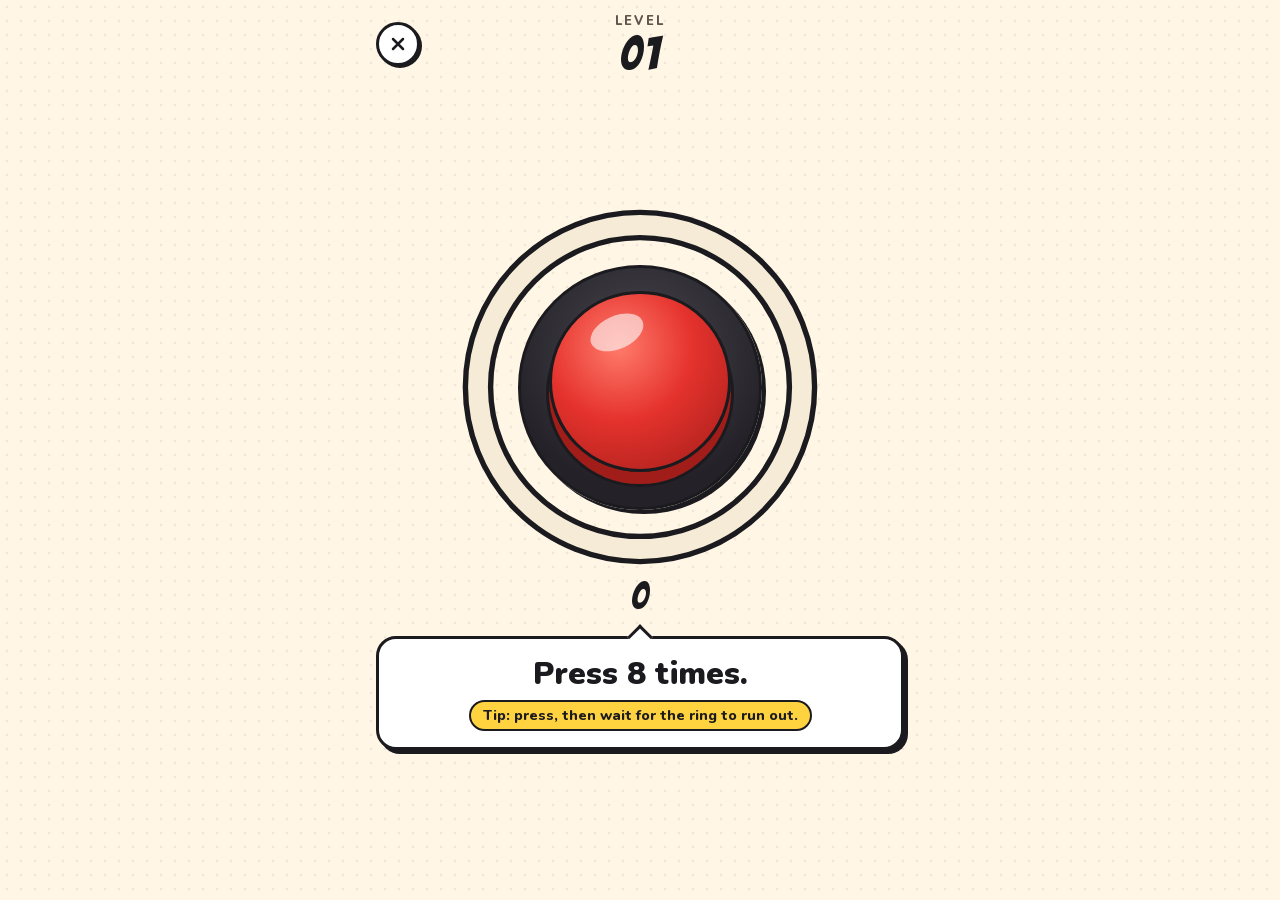
==== game.html @ bde02115 "Pre-release Design validation" ====
<!DOCTYPE html>
<html lang="en">
<head>
  <meta charset="utf-8">
  <meta name="viewport" content="width=device-width, initial-scale=1, viewport-fit=cover">
  <!-- The game page has no content for Google: keep searchers on the landing page -->
  <meta name="robots" content="noindex">
  <title>Play · The Button Game</title>

  <meta name="theme-color" content="#FFF6E5" media="(prefers-color-scheme: light)">
  <meta name="theme-color" content="#1D1B21" media="(prefers-color-scheme: dark)">
  <!-- Temporary icon. The real app icons come in a later phase. -->
  <link rel="icon" href="data:image/svg+xml,%3Csvg xmlns='http://www.w3.org/2000/svg' viewBox='0 0 32 32'%3E%3Ccircle cx='16' cy='16' r='13' fill='%23E5322D' stroke='%231B1B1F' stroke-width='3'/%3E%3C/svg%3E">

  <link rel="stylesheet" href="css/base.css">
  <link rel="stylesheet" href="css/buttons.css">
  <link rel="stylesheet" href="css/game.css">
</head>
<body class="game-page">

  <!-- All words on this page come from js/text.js (the data-text="..." spots). -->

  <!-- ================= GAME SCREEN ================= -->
  <div class="game" id="game">

    <header class="game__top">
      <button type="button" class="icon-button" id="quit-button" data-aria-text="quitButtonLabel">
        <svg viewBox="0 0 24 24" aria-hidden="true"><path d="M6 6l12 12M18 6L6 18" fill="none" stroke="currentColor" stroke-width="3" stroke-linecap="round"/></svg>
      </button>
      <div class="level">
        <span class="level__label" data-text="levelLabel"></span>
        <span class="level__number" id="level-number">01</span>
      </div>
      <span class="game__top-spacer" aria-hidden="true"></span>
    </header>

    <div class="machine">
      <!-- The timer ring: it empties as time runs out -->
      <svg class="timer-ring" viewBox="0 0 200 200" aria-hidden="true">
        <circle class="timer-ring__outline" cx="100" cy="100" r="90"/>
        <circle class="timer-ring__track" cx="100" cy="100" r="90"/>
        <circle class="timer-ring__progress" id="timer-progress" cx="100" cy="100" r="90"/>
      </svg>

      <!-- THE button. Same structure as every style in css/buttons.css -->
      <button type="button" class="game-button btn-style--classic" id="game-button" data-aria-text="buttonLabel">
        <span class="game-button__base"></span>
        <span class="game-button__cap"></span>
      </button>

      <!-- Comic burst (POW!, KRAK!) -->
      <div class="burst" id="burst" aria-hidden="true">
        <svg viewBox="0 0 200 200">
          <polygon class="burst-shape" points="100,4 115,36 137,22 141,48 173,42 159,71 180,82 166,100 194,121 159,129 169,155 141,152 140,182 115,164 100,184 85,164 58,186 59,152 32,154 41,129 10,121 34,100 19,81 41,71 26,41 59,48 62,21 85,36"/>
        </svg>
        <span class="burst__text" id="burst-text"></span>
      </div>
    </div>

    <p class="counter" id="press-counter" aria-hidden="true" hidden>0</p>

    <div class="instruction card">
      <p class="instruction__text" id="instruction-text" aria-live="polite"></p>
      <!-- Shown once, on a player's very first game -->
      <p class="instruction__hint" id="instruction-hint" data-text="firstGameHint" hidden></p>
    </div>
  </div>

  <!-- ================= END SCREEN ================= -->
  <section class="end" id="end-screen" aria-labelledby="end-title" hidden>
    <div class="end__inner">
      <h1 class="end__title" id="end-title" tabindex="-1" data-text="gameOverTitle"></h1>

      <!-- Card A: the level that ended the run -->
      <article class="card end-card">
        <h2 class="end-card__title" data-text="lastLevelTitle"></h2>
        <p class="end-card__instruction" id="end-instruction"></p>
        <p class="end-card__details" id="end-details">
          <span data-text="requiredLabel"></span> <strong id="end-required"></strong>
          <span class="end-card__separator" aria-hidden="true">·</span>
          <span data-text="youPressedLabel"></span> <strong id="end-pressed"></strong>
        </p>
      </article>

      <!-- Card B: the whole run -->
      <article class="card end-card">
        <div class="end-card__header">
          <h2 class="end-card__title" data-text="yourRunTitle"></h2>
          <span class="new-best" id="new-best" data-text="newBest" hidden></span>
        </div>
        <dl class="stats">
          <div class="stats__row stats__row--big">
            <dt data-text="levelsCompletedLabel"></dt>
            <dd id="stat-levels"></dd>
          </div>
          <div class="stats__row">
            <dt data-text="difficultyLabel"></dt>
            <dd id="stat-difficulty"></dd>
          </div>
          <div class="stats__row">
            <dt data-text="totalPressesLabel"></dt>
            <dd id="stat-presses"></dd>
          </div>
          <div class="stats__row">
            <dt data-text="totalTimeLabel"></dt>
            <dd id="stat-time"></dd>
          </div>
        </dl>
      </article>

      <div class="end__actions" id="end-actions">
        <button type="button" class="btn btn--primary end__share" id="share-button">
          <svg viewBox="0 0 24 24" aria-hidden="true" fill="none" stroke="currentColor" stroke-width="2.6" stroke-linecap="round" stroke-linejoin="round"><path d="M12 15V3M7 8l5-5 5 5M5 13v6a2 2 0 0 0 2 2h10a2 2 0 0 0 2-2v-6"/></svg>
          <span data-text="share"></span>
        </button>
        <button type="button" class="btn" id="play-again" data-text="playAgain"></button>
        <a class="btn" href="index.html" data-text="home"></a>
      </div>
    </div>
  </section>

  <!-- ================= SHARE SHEET (opens with Share) ================= -->
  <dialog class="modal share-sheet" id="share-sheet" aria-labelledby="share-title">
    <div class="modal__inner">
      <div class="modal__header">
        <h2 class="modal__title" id="share-title" data-text="shareTitle"></h2>
        <button type="button" class="icon-button" id="share-close" data-aria-text="closeLabel">
          <svg viewBox="0 0 24 24" aria-hidden="true"><path d="M6 6l12 12M18 6L6 18" fill="none" stroke="currentColor" stroke-width="3" stroke-linecap="round"/></svg>
        </button>
      </div>
      <img class="share-sheet__image" id="share-image" width="1080" height="1080" alt="">
      <div class="share-sheet__actions">
        <button type="button" class="btn btn--primary" id="share-native" data-text="shareNow" hidden></button>
        <button type="button" class="btn" id="share-download" data-text="downloadImage"></button>
        <button type="button" class="btn" id="share-copy" data-text="copyLink"></button>
      </div>
    </div>
    <!-- Short messages such as "Copied!" (inside the sheet, so it shows above it) -->
    <div class="toast" id="toast" role="status" aria-live="polite"></div>
  </dialog>

  <!-- ================= PAUSE DIALOG (opens with ✕) ================= -->
  <dialog class="modal pause" id="pause-dialog" aria-labelledby="pause-title">
    <div class="modal__inner">
      <h2 class="pause__title" id="pause-title" data-text="pausedTitle"></h2>
      <p class="pause__message" data-text="pausedMessage"></p>
      <div class="pause__actions">
        <button type="button" class="btn btn--primary" id="resume-button" data-text="keepPlaying"></button>
        <button type="button" class="btn" id="quit-confirm" data-text="quitRun"></button>
      </div>
    </div>
  </dialog>


  <script src="js/config.js"></script>
  <script src="js/text.js"></script>
  <script src="js/conditions.js"></script>
  <script src="js/button-styles.js"></script>
  <script src="js/storage.js"></script>
  <script src="js/share.js"></script>
  <script src="js/game.js"></script>
</body>
</html>
---- css/base.css ----
/* =====================================================================
   BASE.CSS: colors, fonts, and shared pieces used on every page
   =====================================================================

   To change a color everywhere, change it once in :root below.
   The dark theme (used when the phone/computer is in dark mode)
   has its own colors a little further down.
   ===================================================================== */


/* ---------- Fonts (stored in assets/fonts, never loaded from Google) ---------- */

@font-face {
  font-family: "Bangers";
  font-style: normal;
  font-weight: 400;
  font-display: swap;
  src: url("../assets/fonts/bangers-latin.woff2") format("woff2");
}

@font-face {
  font-family: "Nunito";
  font-style: normal;
  font-weight: 400 900;
  font-display: swap;
  src: url("../assets/fonts/nunito-latin.woff2") format("woff2");
  unicode-range: U+0000-00FF, U+0131, U+0152-0153, U+02BB-02BC, U+02C6, U+02DA, U+02DC, U+0304, U+0308, U+0329, U+2000-206F, U+20AC, U+2122, U+2191, U+2193, U+2212, U+2215, U+FEFF, U+FFFD;
}

/* Extra letters (e.g. Romanian ă, ș, ț). Only downloaded when needed. */
@font-face {
  font-family: "Nunito";
  font-style: normal;
  font-weight: 400 900;
  font-display: swap;
  src: url("../assets/fonts/nunito-latin-ext.woff2") format("woff2");
  unicode-range: U+0100-02BA, U+02BD-02C5, U+02C7-02CC, U+02CE-02D7, U+02DD-02FF, U+1D00-1DBF, U+1E00-1E9F, U+1EF2-1EFF, U+2020, U+20A0-20AB, U+20AD-20C0, U+2113, U+2C60-2C7F, U+A720-A7FF;
}

/* Cyrillic letters (Russian, Ukrainian). Only downloaded when needed. */
@font-face {
  font-family: "Nunito";
  font-style: normal;
  font-weight: 400 900;
  font-display: swap;
  src: url("../assets/fonts/nunito-cyrillic.woff2") format("woff2");
  unicode-range: U+0301, U+0400-045F, U+0490-0491, U+04B0-04B1, U+2116;
}


/* ---------- Design tokens: light theme ---------- */

:root {
  --paper: #FFF6E5;                        /* page background */
  --paper-dots: rgba(27, 27, 31, 0.07);    /* halftone dots on the background */
  --surface: #FFFFFF;                      /* cards */
  --surface-muted: #F6EBD6;                /* inactive controls */
  --text: #1B1B1F;                         /* main text */
  --text-soft: #5C564C;                    /* secondary text */
  --line: #1B1B1F;                         /* comic outlines and hard shadows */

  --red: #E5322D;                          /* hero red: the button */
  --red-dark: #A11D19;
  --red-light: #FF7B6B;
  --yellow: #FFD23F;                       /* bursts and highlights */
  --blue: #2F6FDB;                         /* info, focus, timer */
  --on-color: #FFFFFF;                     /* text on red or blue */

  --outline-width: 3px;
  --shadow: 4px 4px 0 var(--line);
  --shadow-small: 2px 2px 0 var(--line);
  --radius: 20px;
  --radius-small: 14px;

  --font-display: "Bangers", Impact, "Arial Black", sans-serif;
  --font-body: "Nunito", ui-rounded, system-ui, -apple-system, "Segoe UI", Roboto, sans-serif;

  --ease-spring: cubic-bezier(0.34, 1.56, 0.64, 1);
  --ease-out: cubic-bezier(0.2, 0.8, 0.2, 1);

  color-scheme: light dark;
}


/* ---------- Design tokens: dark theme ---------- */

@media (prefers-color-scheme: dark) {
  :root {
    --paper: #1D1B21;
    --paper-dots: rgba(255, 246, 229, 0.05);
    --surface: #2C2932;
    --surface-muted: #36323D;
    --text: #FFF6E5;
    --text-soft: #BDB5A8;
    --line: #09080B;
    --blue: #5E9BF5;
  }
}


/* ---------- Reset & page ---------- */

*,
*::before,
*::after {
  box-sizing: border-box;
}

html {
  -webkit-text-size-adjust: 100%;
  text-size-adjust: 100%;
}

body {
  margin: 0;
  min-height: 100vh;
  min-height: 100dvh;
  background-color: var(--paper);
  background-image: radial-gradient(var(--paper-dots) 1.2px, transparent 1.7px);
  background-size: 14px 14px;
  color: var(--text);
  font-family: var(--font-body);
  font-size: 1rem;
  line-height: 1.5;
  -webkit-font-smoothing: antialiased;
  -moz-osx-font-smoothing: grayscale;
  -webkit-tap-highlight-color: transparent;
}

h1, h2, h3, p, ul, ol, dl, dd, figure {
  margin: 0;
}

ul, ol {
  padding: 0;
  list-style: none;
}

button,
input,
select {
  font: inherit;
  color: inherit;
}

button {
  cursor: pointer;
}

a {
  color: inherit;
}

img, svg {
  display: block;
  max-width: 100%;
}

[hidden] {
  display: none !important;
}


/* ---------- Accessibility helpers ---------- */

/* Hidden on screen, still read aloud by screen readers */
.visually-hidden {
  position: absolute !important;
  width: 1px;
  height: 1px;
  padding: 0;
  margin: -1px;
  overflow: hidden;
  clip: rect(0 0 0 0);
  white-space: nowrap;
  border: 0;
}

/* A clear ring around whatever the keyboard is on */
:focus-visible {
  outline: 3px solid var(--blue);
  outline-offset: 3px;
}


/* ---------- Shared components ---------- */

/* A comic card: white panel, thick outline, hard shadow */
.card {
  background: var(--surface);
  border: var(--outline-width) solid var(--line);
  border-radius: var(--radius);
  box-shadow: var(--shadow);
}

/* Comic text button */
.btn {
  display: inline-flex;
  align-items: center;
  justify-content: center;
  gap: 0.5em;
  min-height: 48px;
  padding: 0.6em 1.4em;
  border: var(--outline-width) solid var(--line);
  border-radius: var(--radius-small);
  background: var(--surface);
  color: var(--text);
  box-shadow: var(--shadow);
  font-family: var(--font-body);
  font-size: 1.05rem;
  font-weight: 800;
  line-height: 1.1;
  text-decoration: none;
  transition: transform 120ms var(--ease-out), box-shadow 120ms var(--ease-out);
  -webkit-user-select: none;
  user-select: none;
  touch-action: manipulation;
}

.btn:active {
  transform: translate(3px, 3px);
  box-shadow: 1px 1px 0 var(--line);
}

.btn--primary {
  background: var(--red);
  color: var(--on-color);
}

/* Small round icon button (at least 44 × 44 for fingers) */
.icon-button {
  display: inline-flex;
  align-items: center;
  justify-content: center;
  width: 44px;
  height: 44px;
  padding: 0;
  border: var(--outline-width) solid var(--line);
  border-radius: 50%;
  background: var(--surface);
  color: var(--text);
  box-shadow: var(--shadow-small);
  transition: transform 120ms var(--ease-out), box-shadow 120ms var(--ease-out);
  touch-action: manipulation;
}

.icon-button:active {
  transform: translate(2px, 2px);
  box-shadow: 0 0 0 var(--line);
}

.icon-button svg {
  width: 20px;
  height: 20px;
}

/* Modal window (Personal Bests, share sheet, pause). Uses the <dialog> element. */
.modal {
  width: min(440px, calc(100% - 32px));
  max-height: calc(100% - 32px);
  padding: 0;
  border: var(--outline-width) solid var(--line);
  border-radius: var(--radius);
  background: var(--surface);
  color: var(--text);
  box-shadow: 6px 6px 0 var(--line);
  overflow: auto;
  overscroll-behavior: contain;
}

.modal[open] {
  animation: modal-in 220ms var(--ease-spring);
}

.modal::backdrop {
  background: rgba(24, 22, 28, 0.55);
}

@keyframes modal-in {
  0% { opacity: 0; transform: translateY(12px) scale(0.96); }
  100% { opacity: 1; transform: none; }
}

/* Everything inside the modal sits in here, so a tap on the dark area outside can close it */
.modal__inner {
  padding: 18px 18px 20px;
}

.modal__header {
  display: flex;
  align-items: center;
  justify-content: space-between;
  gap: 12px;
}

.modal__title {
  font-family: var(--font-display);
  font-size: 2rem;
  font-weight: 400;
  line-height: 1;
  letter-spacing: 0.04em;
}

/* Short message at the bottom of the screen, e.g. "Copied!" */
.toast {
  position: fixed;
  z-index: 100;
  left: 50%;
  bottom: calc(24px + env(safe-area-inset-bottom));
  padding: 10px 18px;
  border: var(--outline-width) solid var(--line);
  border-radius: 999px;
  background: var(--yellow);
  color: #1B1B1F;
  box-shadow: var(--shadow-small);
  font-weight: 900;
  opacity: 0;                     /* invisible until a message is shown */
  transform: translateX(-50%);
  pointer-events: none;
}

.toast.is-showing {
  animation: toast-life 1800ms var(--ease-out) forwards;
}

@keyframes toast-life {
  0% { opacity: 0; transform: translate(-50%, 12px); }
  12% { opacity: 1; transform: translate(-50%, 0); }
  85% { opacity: 1; transform: translate(-50%, 0); }
  100% { opacity: 0; transform: translate(-50%, 0); }
}

/* Small Easy / Hard label */
.difficulty-badge {
  display: inline-block;
  padding: 1px 9px;
  border: 2px solid var(--line);
  border-radius: 999px;
  background: var(--yellow);
  color: #1B1B1F;
  font-size: 0.8rem;
  font-weight: 900;
  line-height: 1.4;
}

.difficulty-badge--hard {
  background: var(--red);
  color: #FFFFFF;
}

/* Comic burst shape (the spiky star behind POW!, KRAK!, v1.0) */
.burst-shape {
  fill: var(--yellow);
  stroke: var(--line);
  stroke-width: 4;
  stroke-linejoin: round;
}


/* ---------- Animations ---------- */

/* A gentle "no" shake, e.g. when tapping something locked */
@keyframes shake {
  0%, 100% { transform: translateX(0); }
  20% { transform: translateX(-6px); }
  40% { transform: translateX(6px); }
  60% { transform: translateX(-4px); }
  80% { transform: translateX(4px); }
}

.is-shaking {
  animation: shake 320ms var(--ease-out);
}

/* Respect players who asked their device for less motion */
@media (prefers-reduced-motion: reduce) {
  *,
  *::before,
  *::after {
    transition-duration: 1ms !important;
  }

  .is-shaking,
  .modal[open] {
    animation: none;
  }
}
---- css/buttons.css ----
/* =====================================================================
   BUTTONS.CSS: the look of each button style
   =====================================================================

   Every style shares the same HTML:

     <button class="game-button btn-style--classic">
       <span class="game-button__base"></span>   the housing / ring
       <span class="game-button__cap"></span>    the part that moves when pressed
     </button>

   HOW TO ADD A STYLE
   1. Copy one whole style block below (e.g. everything under "CLASSIC").
   2. Replace its name (e.g. btn-style--classic) with your new name
      everywhere in the copied block (e.g. btn-style--neon).
   3. Change the colors.
   4. Add the matching entry in js/button-styles.js.

   Sizes are relative to --size, so a style looks right at every size.
   ===================================================================== */


/* ---------- Shared structure (don't change unless you know why) ---------- */

.game-button {
  --size: 220px;                        /* set by the page where the button is placed */
  --depth: calc(var(--size) * 0.05);    /* how far the cap moves when pressed */
  position: relative;
  display: block;
  flex-shrink: 0;
  width: var(--size);
  height: var(--size);
  padding: 0;
  border: 0;
  border-radius: 50%;
  background: transparent;
  cursor: pointer;
  touch-action: manipulation;
  -webkit-tap-highlight-color: transparent;
  -webkit-touch-callout: none;
  -webkit-user-select: none;
  user-select: none;
}

.game-button__base,
.game-button__cap {
  position: absolute;
  box-sizing: border-box;
  border-radius: 50%;
  pointer-events: none;
}

.game-button__base {
  inset: 0;
}

.game-button__cap {
  transition: transform 70ms var(--ease-out), box-shadow 70ms var(--ease-out);
}

/* The white shine on the cap */
.game-button__cap::before {
  content: "";
  position: absolute;
  top: 13%;
  left: 21%;
  width: 32%;
  height: 19%;
  border-radius: 50%;
  background: rgba(255, 255, 255, 0.6);
  transform: rotate(-24deg);
}


/* ---------- CLASSIC: the arcade red mushroom button ---------- */

.btn-style--classic .game-button__base {
  background: radial-gradient(circle at 50% 35%, #4A4750 0%, #242228 70%);
  border: var(--outline-width) solid var(--line);
  box-shadow: var(--shadow);
}

.btn-style--classic .game-button__cap {
  inset: 13%;
  background: radial-gradient(circle at 38% 30%, var(--red-light) 0%, var(--red) 45%, var(--red-dark) 100%);
  border: var(--outline-width) solid var(--line);
  transform: translateY(calc(var(--depth) * -0.5));
  box-shadow:
    0 var(--depth) 0 0 var(--red-dark),
    0 var(--depth) 0 var(--outline-width) var(--line);
}

.btn-style--classic.is-pressed .game-button__cap {
  transform: translateY(calc(var(--depth) * 0.4));
  box-shadow:
    0 calc(var(--depth) * 0.1) 0 0 var(--red-dark),
    0 calc(var(--depth) * 0.1) 0 var(--outline-width) var(--line);
}


/* ---------- PANIC: hazard stripes around a red dome ---------- */

.btn-style--panic .game-button__base {
  background: repeating-linear-gradient(
    -45deg,
    #FFD23F 0 calc(var(--size) * 0.05),
    #1B1B1F calc(var(--size) * 0.05) calc(var(--size) * 0.1)
  );
  border: var(--outline-width) solid var(--line);
  box-shadow: var(--shadow);
}

/* The black rim between the stripes and the dome */
.btn-style--panic .game-button__base::after {
  content: "";
  position: absolute;
  inset: 11%;
  border-radius: 50%;
  background: #1B1B1F;
  border: var(--outline-width) solid var(--line);
}

.btn-style--panic .game-button__cap {
  inset: 18%;
  background: radial-gradient(circle at 40% 28%, #FF8A7A 0%, var(--red) 40%, #8E1512 100%);
  border: var(--outline-width) solid var(--line);
  transform: translateY(calc(var(--depth) * -0.4));
  box-shadow:
    0 calc(var(--depth) * 0.8) 0 0 #7A110E,
    0 calc(var(--depth) * 0.8) 0 var(--outline-width) var(--line);
}

.btn-style--panic.is-pressed .game-button__cap {
  transform: translateY(calc(var(--depth) * 0.3));
  box-shadow:
    0 calc(var(--depth) * 0.1) 0 0 #7A110E,
    0 calc(var(--depth) * 0.1) 0 var(--outline-width) var(--line);
}


/* ---------- COMIC POP: flat, halftone dots, thick outline ---------- */

/* The base is the hard shadow behind the button */
.btn-style--comic .game-button__base {
  background: var(--line);
  transform: translate(calc(var(--size) * 0.04), calc(var(--size) * 0.04));
}

.btn-style--comic .game-button__cap {
  inset: 0;
  background:
    radial-gradient(circle, rgba(120, 10, 8, 0.35) 30%, transparent 33%) 0 0 / calc(var(--size) * 0.06) calc(var(--size) * 0.06),
    var(--red);
  border: calc(var(--outline-width) + 2px) solid var(--line);
}

/* A comic shine: a white arc at the top left */
.btn-style--comic .game-button__cap::before {
  top: 12%;
  left: 12%;
  width: 76%;
  height: 76%;
  background: none;
  border: calc(var(--size) * 0.035) solid transparent;
  border-top-color: #FFFFFF;
  transform: rotate(-40deg);
}

.btn-style--comic.is-pressed .game-button__cap {
  transform: translate(calc(var(--size) * 0.04), calc(var(--size) * 0.04));
}
---- css/game.css ----
/* =====================================================================
   GAME.CSS: layout and look of the game page (game.html)
   ===================================================================== */


/* ---------- The page never scrolls or bounces while playing ---------- */

html,
.game-page {
  height: 100%;
  overflow: hidden;
  overscroll-behavior: none;
}


/* ---------- Game screen layout ---------- */

.game {
  /* Size of the button + ring. Fits small phones and caps on big screens. */
  --machine: min(84vw, 360px, 50vh);

  display: flex;
  flex-direction: column;
  align-items: center;
  width: 100%;
  max-width: 560px;
  height: 100vh;
  height: 100dvh;
  margin: 0 auto;
  padding:
    calc(12px + env(safe-area-inset-top))
    calc(16px + env(safe-area-inset-right))
    calc(20px + env(safe-area-inset-bottom))
    calc(16px + env(safe-area-inset-left));
  touch-action: manipulation;
  -webkit-user-select: none;
  user-select: none;
}

@supports (height: 100dvh) {
  .game {
    --machine: min(84vw, 360px, 50dvh);
  }
}

.game__top {
  display: grid;
  grid-template-columns: 44px 1fr 44px;
  align-items: center;
  width: 100%;
}

.level {
  display: flex;
  flex-direction: column;
  align-items: center;
}

.level__label {
  color: var(--text-soft);
  font-size: 0.8rem;
  font-weight: 800;
  letter-spacing: 0.18em;
  text-transform: uppercase;
}

.level__number {
  font-family: var(--font-display);
  font-size: 3rem;
  line-height: 0.95;
  letter-spacing: 0.04em;
}

.level__number.is-bumping {
  animation: level-bump 300ms var(--ease-spring);
}

@keyframes level-bump {
  0% { transform: scale(1.35); color: var(--red); }
  100% { transform: scale(1); }
}


/* ---------- The machine: timer ring + button + burst ---------- */

.machine {
  position: relative;
  display: flex;
  align-items: center;
  justify-content: center;
  flex-shrink: 0;
  width: var(--machine);
  height: var(--machine);
  margin: auto 0 0;
}

.machine .game-button {
  --size: calc(var(--machine) * 0.68);
}

.timer-ring {
  position: absolute;
  inset: 0;
  width: 100%;
  height: 100%;
  transform: rotate(-90deg);       /* start at 12 o'clock */
  pointer-events: none;
}

.timer-ring circle {
  fill: none;
}

.timer-ring__outline {
  stroke: var(--line);
  stroke-width: 17;
}

.timer-ring__track {
  stroke: var(--surface-muted);
  stroke-width: 11;
}

/* 565.49 is the length of the circle (2 × π × 90). Keep it if you change nothing else. */
.timer-ring__progress {
  stroke: var(--blue);
  stroke-width: 11;
  stroke-dasharray: 565.49;
  stroke-dashoffset: 0;
}

.timer-ring__progress.is-running {
  animation: ring-empty var(--level-time, 7s) linear forwards;
}

.timer-ring__progress.is-paused {
  animation-play-state: paused;
}

/* The ring empties, and turns red in the last part */
@keyframes ring-empty {
  0% { stroke-dashoffset: 0; stroke: var(--blue); }
  70% { stroke: var(--blue); }
  80% { stroke: var(--red); }
  100% { stroke-dashoffset: 565.49; stroke: var(--red); }
}


/* ---------- Live counter (Easy only) ---------- */

.counter {
  margin-top: 10px;
  font-family: var(--font-display);
  font-size: 2.4rem;
  line-height: 1;
  letter-spacing: 0.04em;
}

.counter.is-bumping {
  animation: counter-bump 160ms var(--ease-spring);
}

@keyframes counter-bump {
  0% { transform: scale(1.3); }
  100% { transform: scale(1); }
}


/* ---------- Instruction: the most readable thing on screen ---------- */

.instruction {
  position: relative;
  display: flex;
  flex-direction: column;
  align-items: center;
  justify-content: center;
  width: 100%;
  min-height: 112px;
  margin: 20px 0 auto;
  padding: 16px 20px;
}

/* The speech-bubble tail pointing up at the button */
.instruction::before {
  content: "";
  position: absolute;
  top: -11px;
  left: 50%;
  width: 18px;
  height: 18px;
  margin-left: -9px;
  border-top: var(--outline-width) solid var(--line);
  border-left: var(--outline-width) solid var(--line);
  background: var(--surface);
  transform: rotate(45deg);
}

.instruction__text {
  color: var(--text);
  font-size: clamp(1.4rem, 5.8vw, 1.95rem);
  font-weight: 900;
  line-height: 1.2;
  text-align: center;
  text-wrap: balance;
}

/* The one-time tip on a player's first game */
.instruction__hint {
  margin-top: 8px;
  padding: 4px 12px;
  border: 2px solid var(--line);
  border-radius: 999px;
  background: var(--yellow);
  color: #1B1B1F;
  font-size: 0.9rem;
  font-weight: 800;
  line-height: 1.3;
  text-align: center;
  text-wrap: balance;
}

.instruction__text.is-new {
  animation: instruction-in 180ms var(--ease-out);
}

@keyframes instruction-in {
  0% { opacity: 0; transform: translateY(6px); }
  100% { opacity: 1; transform: none; }
}


/* ---------- Comic bursts ---------- */

.burst {
  position: absolute;
  z-index: 5;
  top: 50%;
  left: 50%;
  display: flex;
  align-items: center;
  justify-content: center;
  width: 64%;
  aspect-ratio: 1;
  margin: -32% 0 0 -32%;
  opacity: 0;
  pointer-events: none;
}

.burst svg {
  position: absolute;
  inset: 0;
  width: 100%;
  height: 100%;
  overflow: visible;
}

.burst__text {
  position: relative;
  font-family: var(--font-display);
  font-size: calc(var(--machine) * 0.13);
  line-height: 1;
  letter-spacing: 0.04em;
  color: #1B1B1F;
  transform: rotate(-8deg);
}

.burst--fail .burst-shape {
  fill: var(--red);
}

.burst--fail .burst__text {
  color: #FFFFFF;
  text-shadow: 2px 2px 0 #1B1B1F;
}

/* Pass: pops in, then fades away */
.burst--pass.is-visible {
  animation: burst-pass 650ms var(--ease-out) forwards;
}

@keyframes burst-pass {
  0% { opacity: 0; transform: scale(0.3) rotate(-14deg); }
  30% { opacity: 1; transform: scale(1.08) rotate(3deg); }
  45% { transform: scale(1) rotate(0); }
  80% { opacity: 1; }
  100% { opacity: 0; transform: scale(1.04); }
}

/* Fail: pops in and stays */
.burst--fail.is-visible {
  animation: burst-fail 380ms var(--ease-spring) forwards;
}

@keyframes burst-fail {
  0% { opacity: 0; transform: scale(0.3) rotate(12deg); }
  100% { opacity: 1; transform: scale(1.1) rotate(-4deg); }
}

/* The screen shakes on failure */
.game.is-quaking {
  animation: quake 420ms var(--ease-out);
}

@keyframes quake {
  0%, 100% { transform: translate(0, 0); }
  15% { transform: translate(-9px, 4px); }
  30% { transform: translate(8px, -5px); }
  45% { transform: translate(-6px, -3px); }
  60% { transform: translate(5px, 4px); }
  75% { transform: translate(-3px, 2px); }
}


/* ---------- End screen ---------- */

.end {
  position: fixed;
  inset: 0;
  z-index: 10;
  overflow-y: auto;
  overscroll-behavior: contain;
  background-color: var(--paper);
  background-image: radial-gradient(var(--paper-dots) 1.2px, transparent 1.7px);
  background-size: 14px 14px;
}

.end__inner {
  display: flex;
  flex-direction: column;
  gap: 18px;
  max-width: 480px;
  margin: 0 auto;
  padding:
    calc(24px + env(safe-area-inset-top))
    calc(16px + env(safe-area-inset-right))
    calc(28px + env(safe-area-inset-bottom))
    calc(16px + env(safe-area-inset-left));
  animation: end-in 260ms var(--ease-out);
}

@keyframes end-in {
  0% { opacity: 0; transform: translateY(12px); }
  100% { opacity: 1; transform: none; }
}

.end__title {
  color: var(--red);
  font-family: var(--font-display);
  font-size: clamp(3rem, 14vw, 4.2rem);
  font-weight: 400;
  line-height: 1;
  letter-spacing: 0.04em;
  text-align: center;
  text-shadow: 3px 3px 0 var(--line);
}

.end__title:focus {
  outline: none;
}

.end-card {
  padding: 16px 18px 18px;
}

.end-card__header {
  display: flex;
  align-items: center;
  justify-content: space-between;
  gap: 12px;
}

/* NEW BEST! badge: a tilted comic sticker */
.new-best {
  padding: 3px 10px;
  border: 2px solid var(--line);
  border-radius: 8px;
  background: var(--yellow);
  color: #1B1B1F;
  box-shadow: var(--shadow-small);
  font-family: var(--font-display);
  font-size: 1.2rem;
  line-height: 1.1;
  letter-spacing: 0.05em;
  transform: rotate(-4deg);
  animation: new-best-in 420ms 250ms var(--ease-spring) both;
}

@keyframes new-best-in {
  0% { opacity: 0; transform: rotate(-4deg) scale(0.4); }
  100% { opacity: 1; transform: rotate(-4deg) scale(1); }
}

.end-card__title {
  color: var(--text-soft);
  font-size: 0.8rem;
  font-weight: 900;
  letter-spacing: 0.16em;
  text-transform: uppercase;
}

.end-card__instruction {
  margin-top: 6px;
  font-size: 1.35rem;
  font-weight: 900;
  line-height: 1.25;
}

.end-card__details {
  margin-top: 10px;
  color: var(--text-soft);
  font-weight: 700;
}

.end-card__details strong {
  color: var(--text);
  font-weight: 900;
}

.end-card__separator {
  margin: 0 6px;
}

.stats {
  margin-top: 8px;
}

.stats__row {
  display: flex;
  align-items: baseline;
  justify-content: space-between;
  gap: 12px;
  padding: 8px 0;
  border-bottom: 2px dashed var(--surface-muted);
}

.stats__row:last-child {
  border-bottom: 0;
  padding-bottom: 0;
}

.stats dt {
  color: var(--text-soft);
  font-weight: 700;
}

.stats dd {
  font-size: 1.15rem;
  font-weight: 900;
  font-variant-numeric: tabular-nums;
}

.stats__row--big dd {
  color: var(--red);
  font-family: var(--font-display);
  font-size: 2.4rem;
  font-weight: 400;
  line-height: 1;
  letter-spacing: 0.04em;
}

.end__actions {
  display: grid;
  grid-template-columns: 1fr 1fr;
  gap: 12px;
  margin-top: 4px;
}

.end__actions .btn {
  min-height: 56px;
}

/* Share is the main action: it takes the whole first row */
.end__share {
  grid-column: 1 / -1;
  font-size: 1.2rem;
}

.end__share svg {
  width: 22px;
  height: 22px;
}


/* ---------- Share sheet ---------- */

.share-sheet__image {
  display: block;
  width: 100%;
  height: auto;
  margin-top: 14px;
  border: var(--outline-width) solid var(--line);
  border-radius: var(--radius-small);
  background: var(--paper);
}

.share-sheet__actions {
  display: grid;
  gap: 10px;
  margin-top: 14px;
}

/* For a moment after the end screen appears, its buttons ignore taps
   (so frantic tapping on the big button can't restart by accident) */
.end__actions:not(.is-armed) {
  pointer-events: none;
}


/* ---------- Pause dialog ---------- */

.pause {
  width: min(360px, calc(100% - 32px));
  text-align: center;
}

.pause .modal__inner {
  padding: 24px 20px 20px;
}

/* Dark curtain that hides the question while paused */
.pause::backdrop {
  background: rgba(24, 22, 28, 0.94);
}

.pause__title {
  font-family: var(--font-display);
  font-size: 2.4rem;
  font-weight: 400;
  line-height: 1;
  letter-spacing: 0.04em;
}

.pause__message {
  margin-top: 8px;
  color: var(--text-soft);
  font-size: 1.05rem;
  font-weight: 700;
}

.pause__actions {
  display: grid;
  gap: 12px;
  margin-top: 20px;
}


/* ---------- Short screens (e.g. iPhone SE in landscape-ish sizes) ---------- */

@media (max-height: 600px) {
  .level__number {
    font-size: 2.3rem;
  }

  .instruction {
    min-height: 88px;
    margin-top: 14px;
  }
}


/* ---------- Reduced motion: no shakes, no bursts ---------- */

@media (prefers-reduced-motion: reduce) {
  .burst,
  .game.is-quaking,
  .level__number.is-bumping,
  .counter.is-bumping,
  .instruction__text.is-new,
  .new-best,
  .end__inner {
    animation: none;
  }

  .burst {
    display: none;
  }
}
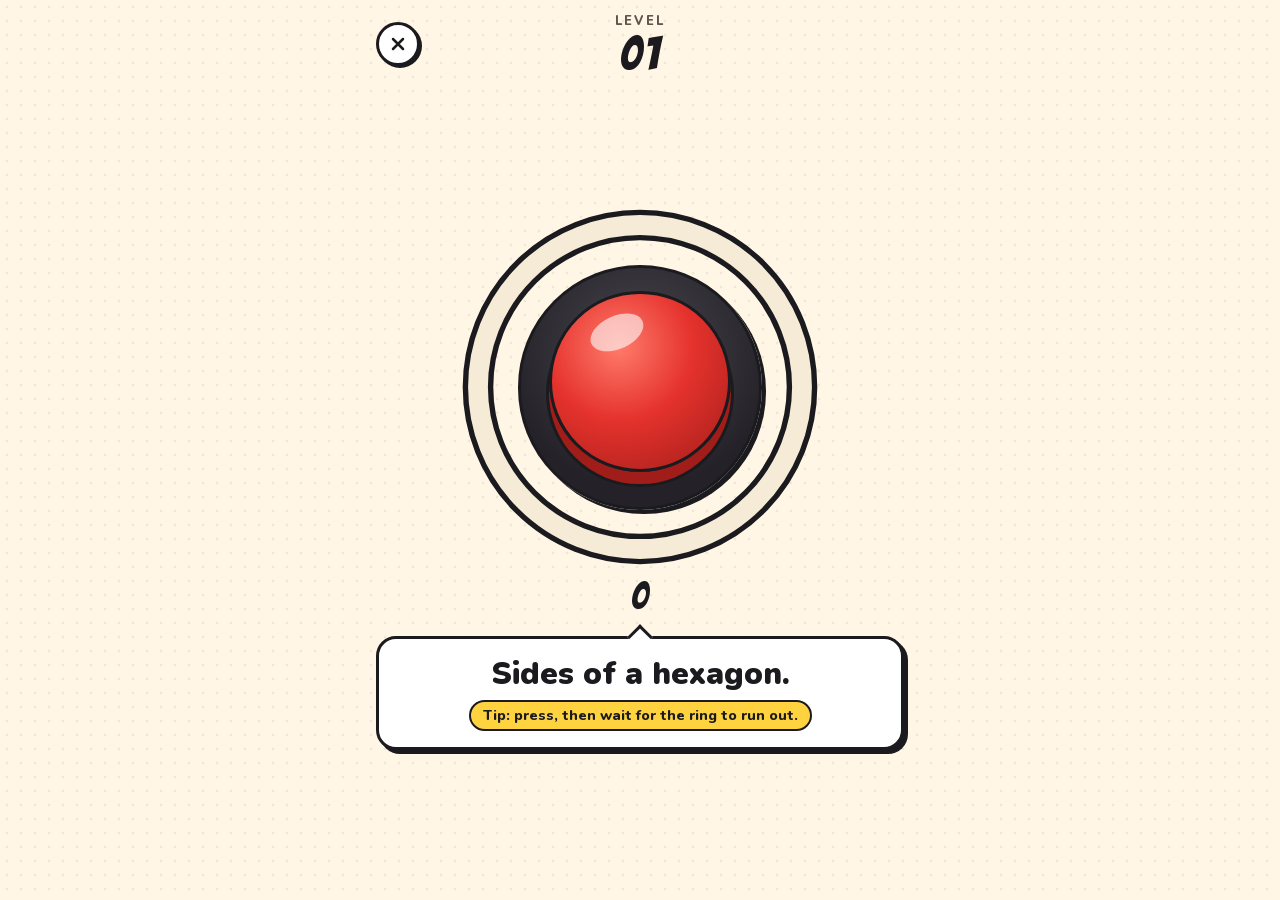
==== commit 33005315: "Official Release v1.0 Fully working app - 2 Difficulties (easy/hard) - 115 conditions (50 Easy, 50 H" ====
--- a/game.html
+++ b/game.html
@@ -9,8 +9,21 @@
 
   <meta name="theme-color" content="#FFF6E5" media="(prefers-color-scheme: light)">
   <meta name="theme-color" content="#1D1B21" media="(prefers-color-scheme: dark)">
-  <!-- Temporary icon. The real app icons come in a later phase. -->
-  <link rel="icon" href="data:image/svg+xml,%3Csvg xmlns='http://www.w3.org/2000/svg' viewBox='0 0 32 32'%3E%3Ccircle cx='16' cy='16' r='13' fill='%23E5322D' stroke='%231B1B1F' stroke-width='3'/%3E%3C/svg%3E">
+  <!-- APP ICONS. To switch to the other icon, replace "last-second" with "smashed"
+       in these lines, in the same lines of the other page, and in manifest.webmanifest. -->
+  <link rel="icon" href="assets/icons/last-second/favicon.svg" type="image/svg+xml">
+  <link rel="icon" href="assets/icons/last-second/favicon-32.png" sizes="32x32" type="image/png">
+  <link rel="apple-touch-icon" href="assets/icons/last-second/apple-touch-icon.png">
+  <!-- The app manifest (manifest.webmanifest) only works on the real website. Opened as a
+       file on your computer it would cause errors, so it's only added online. -->
+  <script>
+    if (location.protocol !== "file:") {
+      var manifestLink = document.createElement("link");
+      manifestLink.rel = "manifest";
+      manifestLink.href = "manifest.webmanifest";
+      document.head.appendChild(manifestLink);
+    }
+  </script>
 
   <link rel="stylesheet" href="css/base.css">
   <link rel="stylesheet" href="css/buttons.css">
@@ -21,7 +34,8 @@
   <!-- All words on this page come from js/text.js (the data-text="..." spots). -->
 
   <!-- ================= GAME SCREEN ================= -->
-  <div class="game" id="game">
+  <main class="game" id="game">
+    <h1 class="visually-hidden" data-text="pageHeading"></h1>
 
     <header class="game__top">
       <button type="button" class="icon-button" id="quit-button" data-aria-text="quitButtonLabel">
@@ -64,7 +78,7 @@
       <!-- Shown once, on a player's very first game -->
       <p class="instruction__hint" id="instruction-hint" data-text="firstGameHint" hidden></p>
     </div>
-  </div>
+  </main>
 
   <!-- ================= END SCREEN ================= -->
   <section class="end" id="end-screen" aria-labelledby="end-title" hidden>
--- a/css/base.css
+++ b/css/base.css
@@ -60,6 +60,7 @@
   --line: #1B1B1F;                         /* comic outlines and hard shadows */
 
   --red: #E5322D;                          /* hero red: the button */
+  --red-strong: #DC2F2A;                   /* buttons with white text (readable enough) */
   --red-dark: #A11D19;
   --red-light: #FF7B6B;
   --yellow: #FFD23F;                       /* bursts and highlights */
@@ -223,7 +224,7 @@
 }
 
 .btn--primary {
-  background: var(--red);
+  background: var(--red-strong);
   color: var(--on-color);
 }
 
@@ -344,7 +345,7 @@
 }
 
 .difficulty-badge--hard {
-  background: var(--red);
+  background: var(--red-strong);
   color: #FFFFFF;
 }
 
